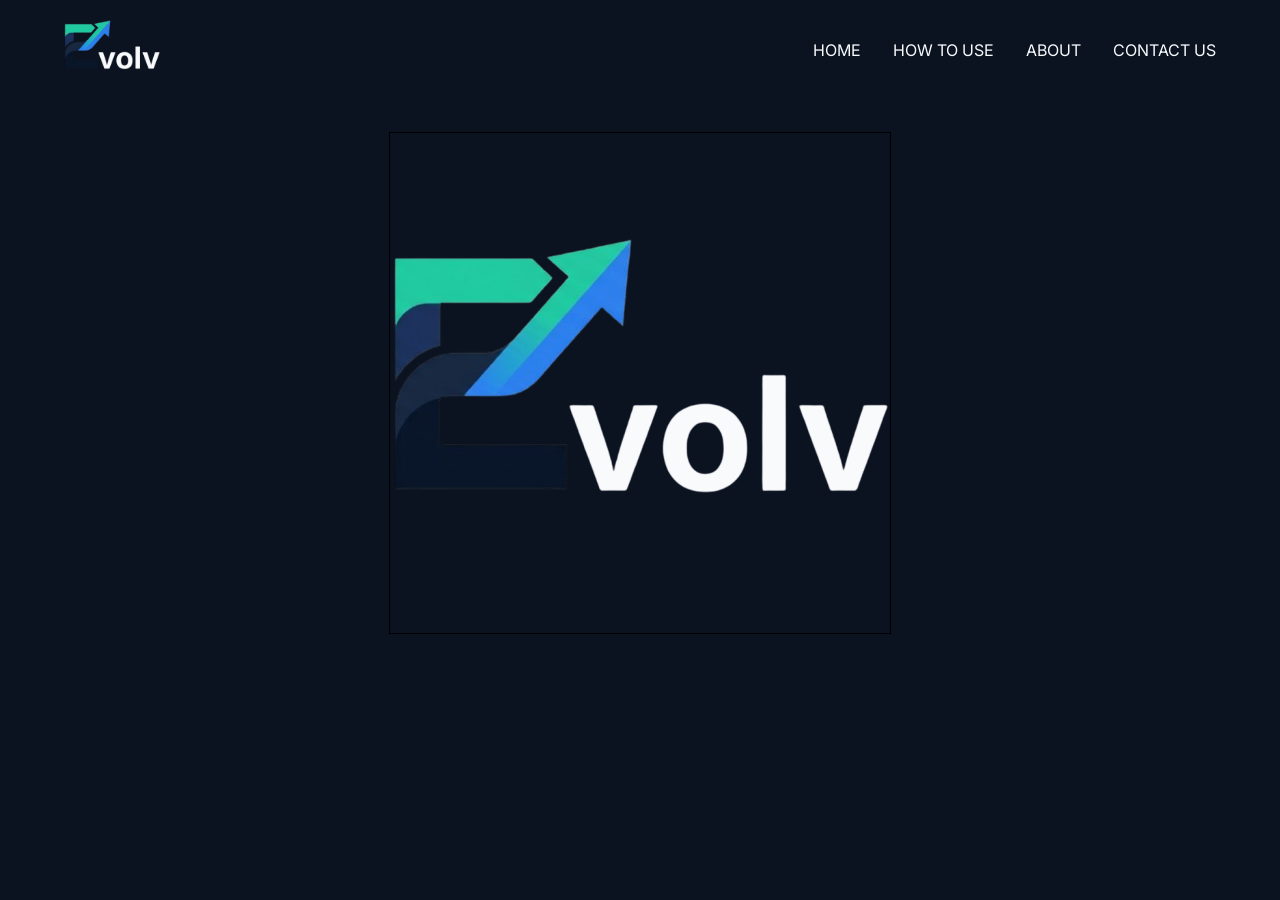
==== pages/about.html @ 42de5d9d "Timelapse Modal Finished" ====
<!doctype html>
<html lang="en">
  <head>
    <meta charset="UTF-8" />
    <meta name="viewport" content="width=device-width, initial-scale=1.0" />

    <title>Login and Signup</title>

    <link rel="stylesheet" href="../css/global.css" />
    <link rel="stylesheet" href="../css/pages_css/about.css" />

    <link rel="preconnect" href="https://fonts.googleapis.com" />
    <link rel="preconnect" href="https://fonts.gstatic.com" crossorigin />
    <link
      href="https://fonts.googleapis.com/css2?family=Alice&family=Anton&family=Baloo+2:wght@400..800&family=Bebas+Neue&family=Fredoka:wght@300..700&family=Inter:ital,opsz,wght@0,14..32,100..900;1,14..32,100..900&family=Lexend:wght@100..900&family=Nunito:ital,wght@0,200..1000;1,200..1000&family=Poppins:ital,wght@0,100;0,200;0,300;0,400;0,500;0,600;0,700;0,800;0,900;1,100;1,200;1,300;1,400;1,500;1,600;1,700;1,800;1,900&family=Sora:wght@100..800&display=swap"
      rel="stylesheet"
    />
  </head>
  <body>
    <header class="primary-header">
      <figure id="logo-wrapper">
        <a href="#"><img src="../assets/logo_evolv_light.png" /></a>
      </figure>
      <nav id="navlinks">
        <a href="../index.html">HOME</a>
        <a href="../index.html#tutorial">HOW TO USE</a>
        <a href="../pages/about.html">ABOUT</a>
        <a href="#">CONTACT US</a>
      </nav>
    </header>
    <main>
      <canvas id="canvas" width="500" height="500"></canvas>
    </main>
    <script src="../js/pages_js/about.js" defer></script>
    <script src="../js/global_tool.js" defer></script>
  </body>
</html>
---- css/global.css ----
* {
  box-sizing: border-box;
  color: var(--color-text);
  padding: 0;
  margin: 0;
  font-family: "inter";
}
html {
  scroll-behavior: smooth;
}
:root {
  /*Font Sizes*/
  --font-xs: 0.75rem; /*small*/
  --font-sm: 0.875rem; /*small*/
  --font-md: 1rem; /*normal*/
  --font-lg: 1.5rem; /*h3*/
  --font-xl: 2rem; /*h2*/
  --font-2xl: 3rem; /*h1*/

  /*Color*/
  --color-bg: #0b1220;
  --color-card: #111c2e;
  --color-primary: #3b82f6;
  --color-accent: #22d3a6;
  --color-text: #f8fafc;
  --color-text-secondary: #94a3b8;
  --color-border: #1e293b;
}

body {
  background-color: var(--color-bg);
}

#body-wrapper {
  width: 100%;
  height: auto;
}

main {
  width: 100%;
  display: flex;
  flex-direction: column;
  align-items: center;
  padding: 2rem 4rem;
}

.title {
  font-family: "Sora" !important;
  font-weight: bold;
}

.text {
  font-size: var(--font-md);
}

.title-size {
  font-size: var(--font-2xl);
}

.second-title-size {
  font-size: var(--font-xl);
}

.action-button {
  font-size: var(--font-lg);
  font-weight: 600;
  text-decoration: none;
  background-color: var(--color-primary);
  padding: 0.2rem 1rem 0.2rem 1rem;
  border-radius: 0.5rem;
  color: var(--color-border);

  transition: all 250ms ease-in-out;
  border: none;
  cursor: pointer;
}
.action-button:hover {
  transform: scale(1.1);
  color: var(--color-bg);
}

.flex-col {
  display: flex;
  flex-direction: column;
  justify-content: center;
  align-items: center;
}

.flex-center {
  display: flex;
  justify-content: center;
  align-items: center;
}
.layout-padding {
  padding: 0 2rem 0 2rem;
}

.divider {
  width: 75%;
  height: 3px;
  border-radius: 2px;
  margin: 2rem;
  background-color: var(--color-text);
  border: none;
}

.icon {
  width: 3rem;
}
/*HEADER*/
header {
  width: 100%;
  height: auto;

  display: flex;
  align-items: center;
  justify-content: space-between;
  padding: 0 4rem 0 4rem;

  font-family: "Sora";
  position: sticky;
  top: 0;
  z-index: 10;
  transition: background-color 500ms ease;
}

#logo-wrapper img {
  width: 6rem;
}

#navlinks {
  display: flex;
  column-gap: 2rem;
}

#navlinks a {
  text-decoration: none;
  font-size: var(--font-md);
  transition: all 200ms ease-in;
}

#navlinks a:hover {
  opacity: 0.8;
}

.sticking {
  background-color: var(--color-card);
  box-shadow: 0 5px 10px var(--color-bg);
}
/*FOOTER*/
footer {
  font-size: var(--font-sm);
  background-color: var(--color-text-secondary);

  display: grid;
  grid-template-columns: repeat(3, 1fr);
  grid-template-rows: 1fr 1rem;
  gap: 2rem;
  padding: 2rem 4rem 1rem 4rem;
}

footer a,
footer p {
  color: var(--color-border);
  padding: 0 2rem 0 2rem;
  transition: all 250ms ease;
}
footer a:hover {
  color: var(--color-text);
}

.footer-child {
  display: flex;
  flex-direction: column;
  align-items: center;
  justify-content: center;
  row-gap: 1rem;
}

.footer-child img {
  width: 6rem;
}

#right-reserve {
  text-align: center;
  grid-row: 2/3;
  grid-column: 1/4;
  font-size: var(--font-sm);
}

/*Tooltip*/

#toolset {
  width: 5rem;
  height: 5rem;
  background-color: var(--color-text);
  position: fixed;
  bottom: 3rem;
  right: 3rem;
  border-radius: 1rem;
  cursor: pointer;
  z-index: 10;
  border: 1px var(--color-border) solid;
  transition: all 50ms ease-out;
}

#toolset-icon {
  transition: all 250ms ease-in;
}

#toolset:hover #toolset-icon {
  transform: rotate(360deg);
}

#toolset:active {
  right: 3.5rem;
}
/*menu*/
#tool-menu {
  width: 0;
  display: none;
  height: auto;
  background-color: var(--color-text);
  padding: 0.5rem 2rem 0.5rem 1rem;

  border-bottom-left-radius: 1rem;

  position: fixed;
  bottom: 3.5rem;
  right: 7.5rem;
  border: none;

  transform-origin: right;
}

.tool {
  border: 2px var(--color-border) solid;
  border-radius: 0.5rem;
  cursor: pointer;
  transition: all 500ms ease;
  background-color: var(--color-card);
}

.tool:hover {
  transform: scale(1.1);
}

.menu-active {
  width: auto !important;
  display: block !important;
}

dialog {
  z-index: 20;
}

.flex-middle {
  display: flex;
  justify-content: space-evenly;
}
---- css/pages_css/about.css ----
* {
  box-sizing: border-box;
  color: var(--color-text);
  padding: 0;
  margin: 0;
}

html {
  scroll-behavior: smooth;
}

:root {
  /*Font Sizes*/
  --font-xs: 0.75rem; /*small*/
  --font-sm: 0.875rem; /*small*/
  --font-md: 1rem; /*normal*/
  --font-lg: 1.5rem; /*h3*/
  --font-xl: 2rem; /*h2*/
  --font-2xl: 3rem; /*h1*/

  /*Color*/
  --color-bg: #0b1220;
  --color-card: #111c2e;
  --color-primary: #3b82f6;
  --color-accent: #22d3a6;
  --color-text: #f8fafc;
  --color-text-secondary: #94a3b8;
  --color-border: #1e293b;
}

canvas {
  border: 1px solid black;
}
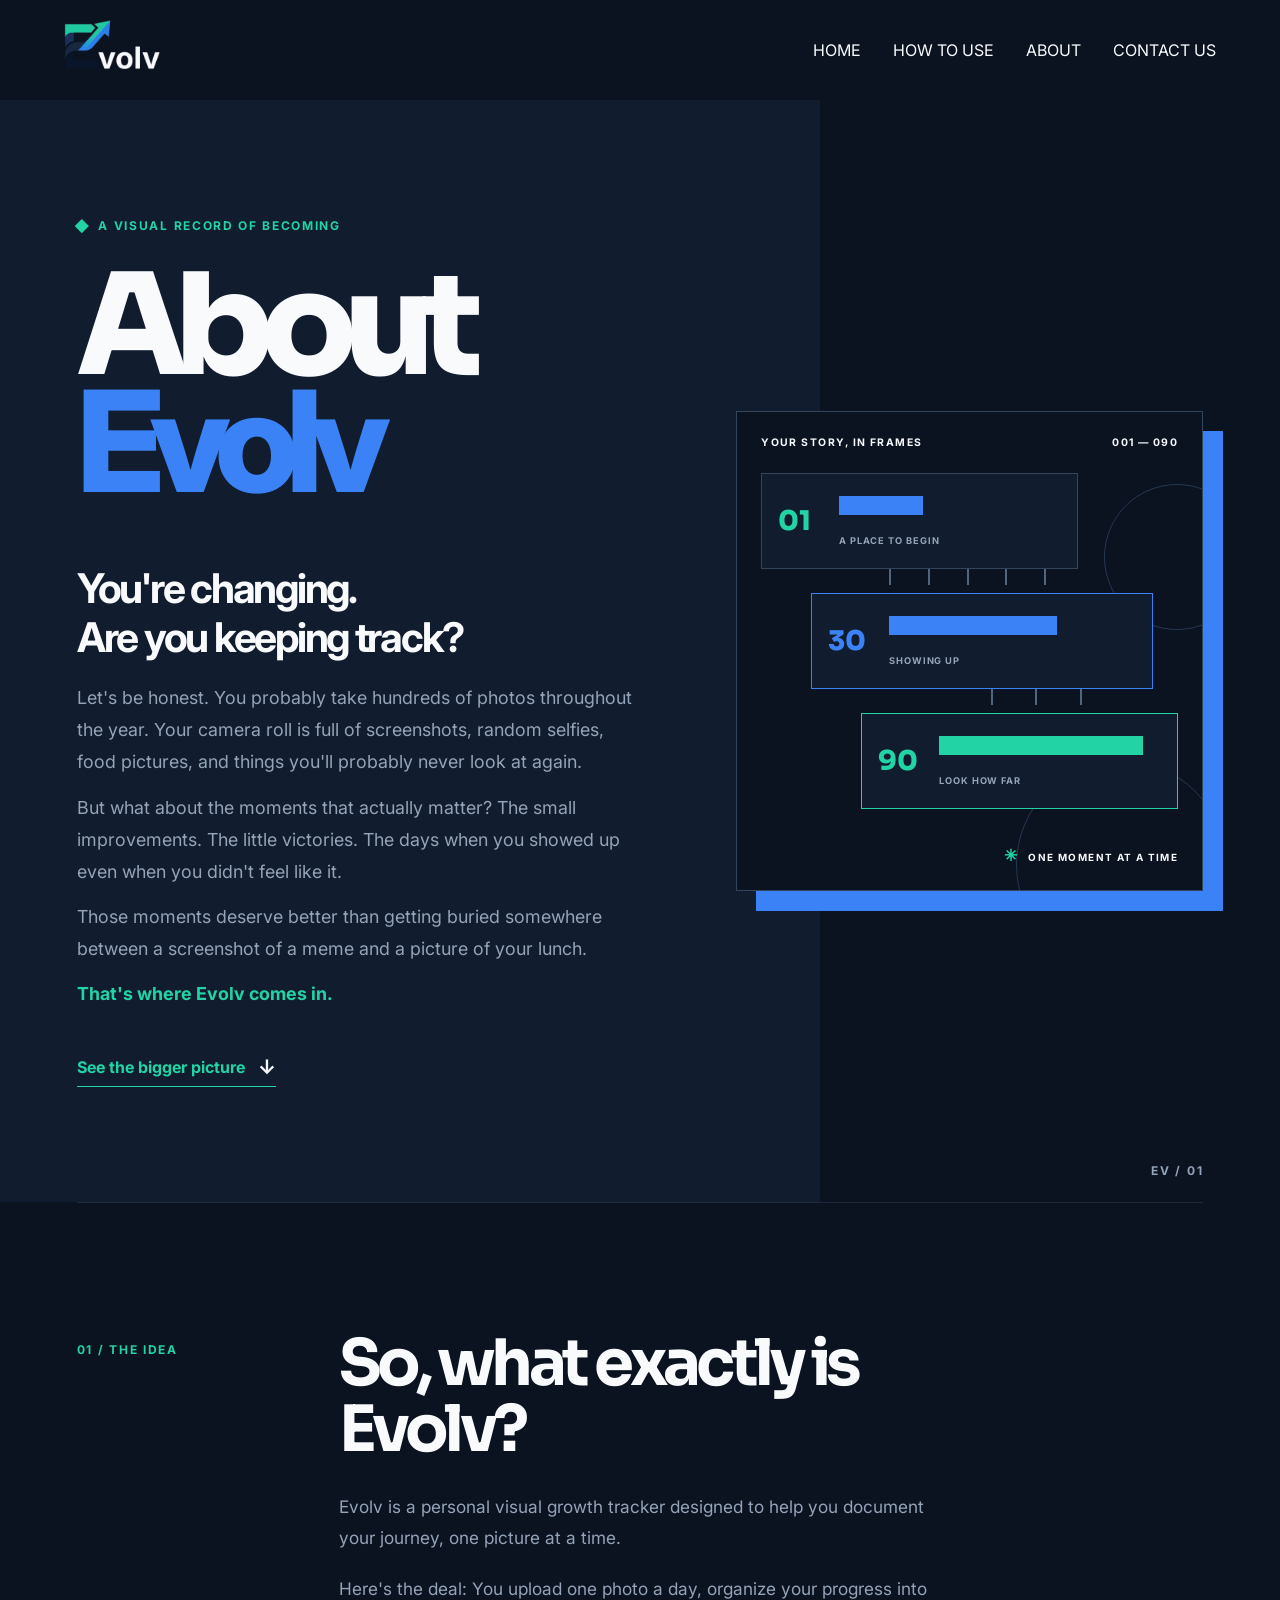
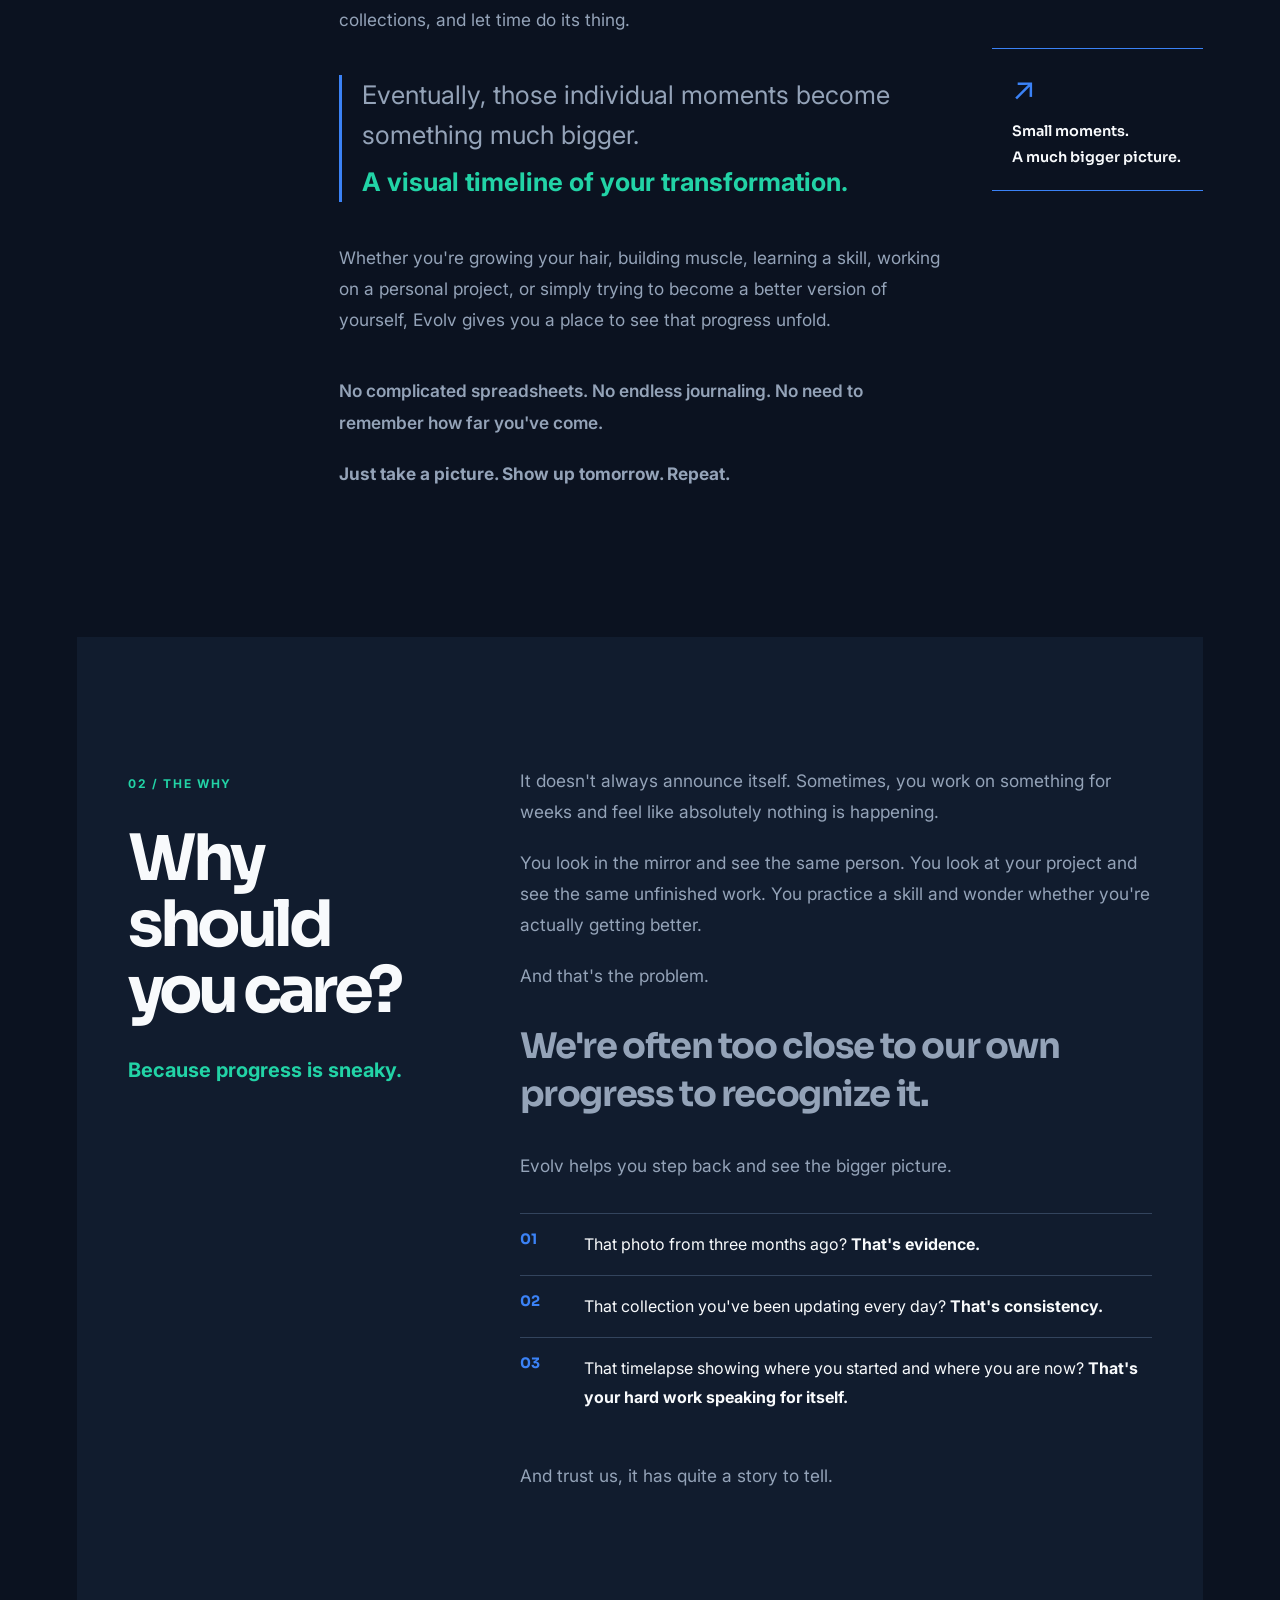
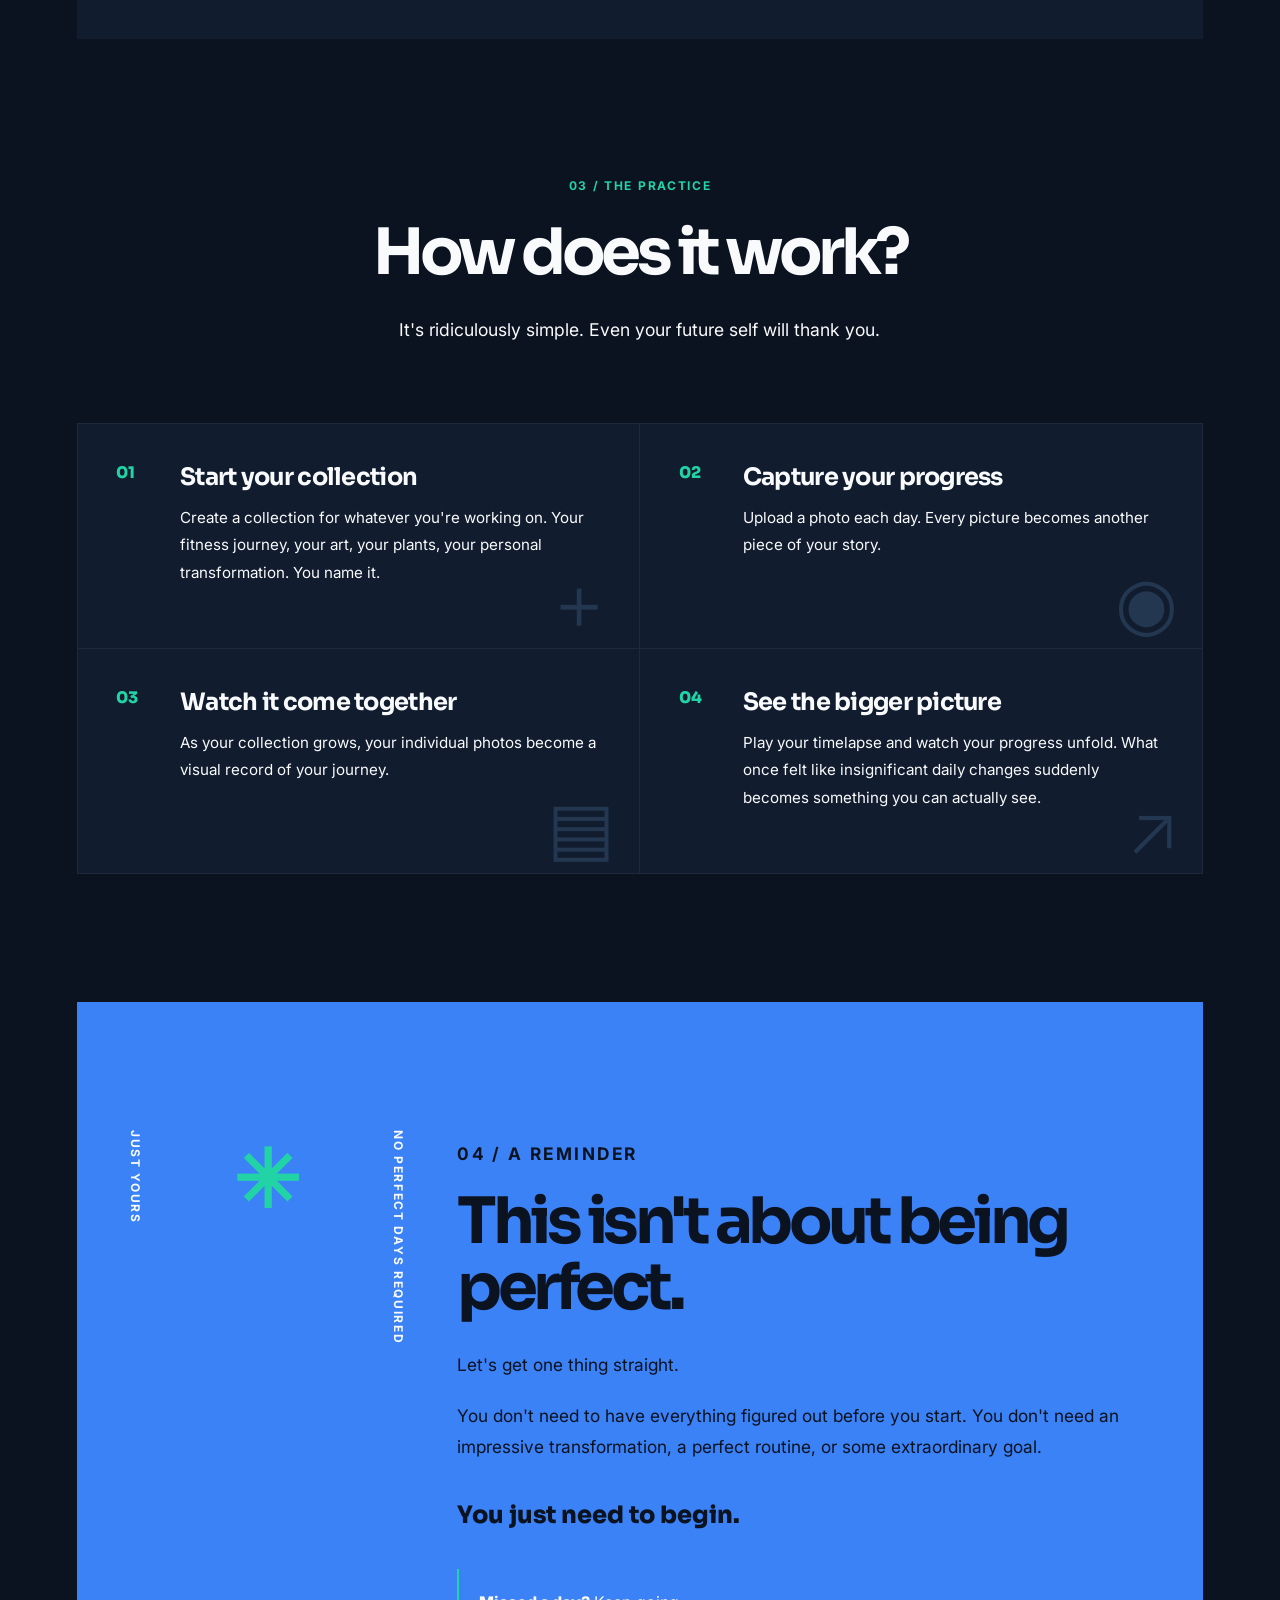
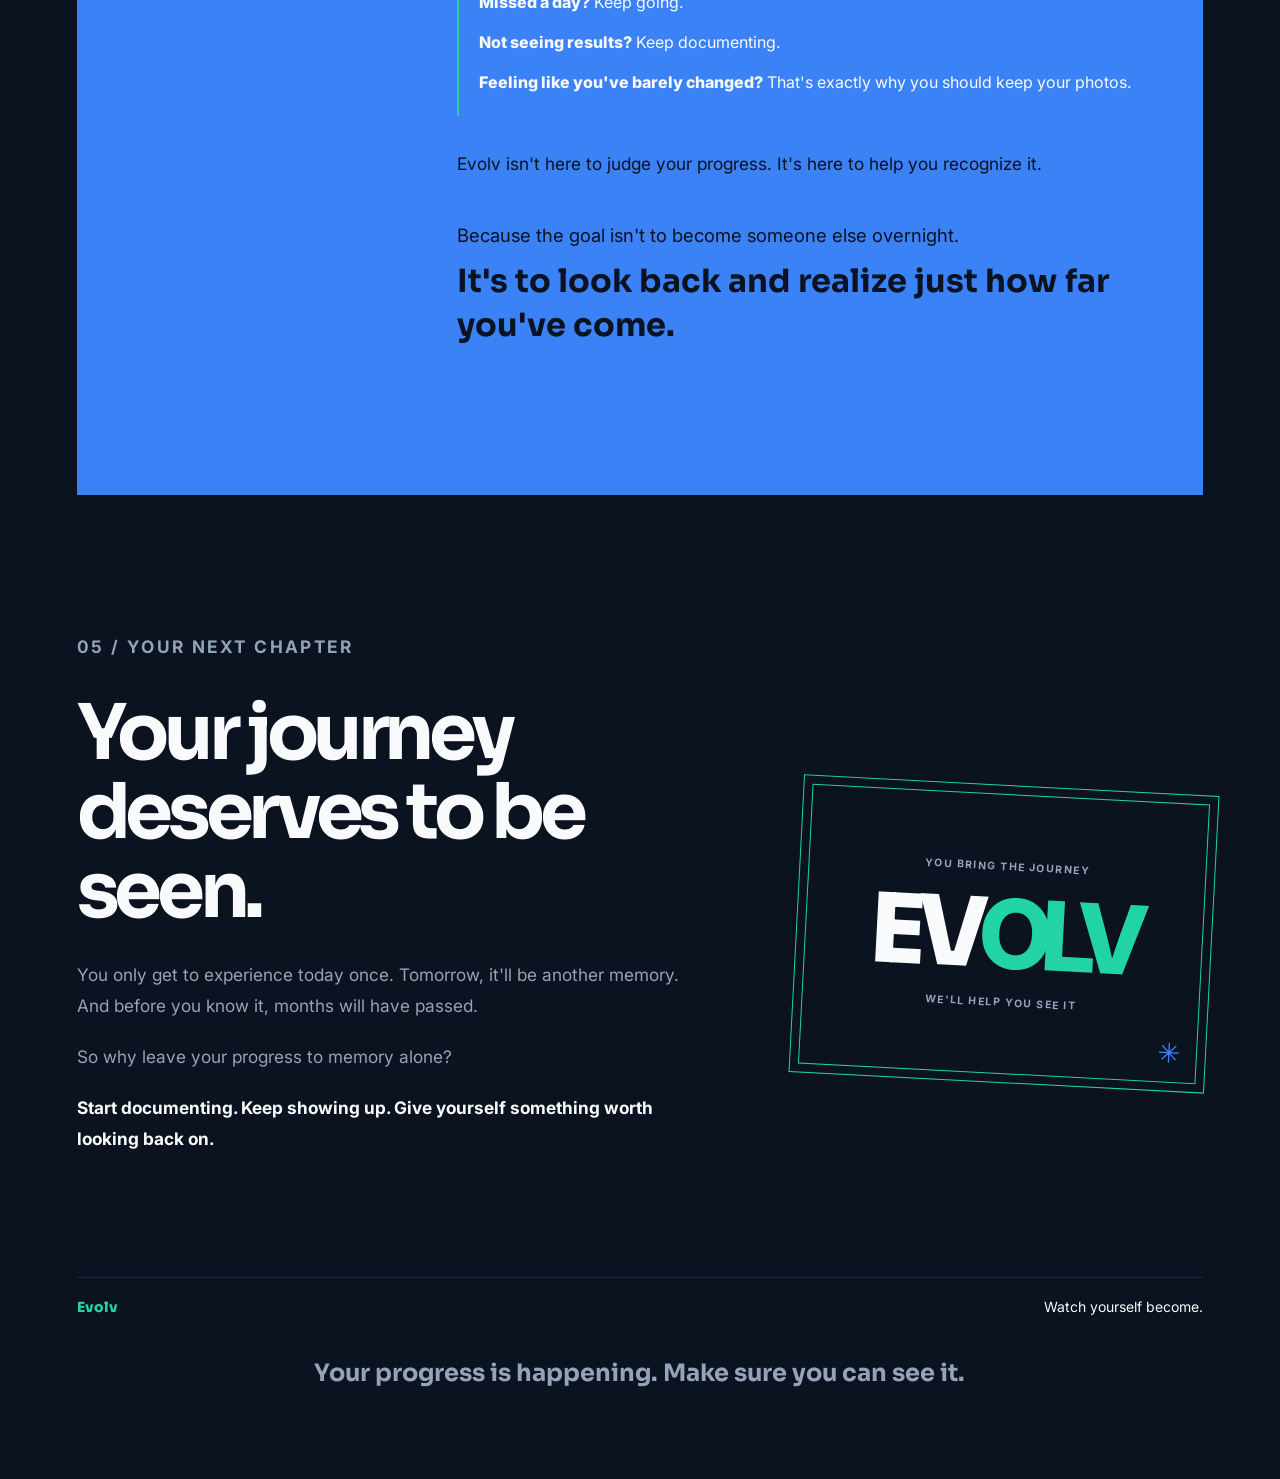
==== commit ba113ce0: "about page" ====
--- a/pages/about.html
+++ b/pages/about.html
@@ -4,7 +4,7 @@
     <meta charset="UTF-8" />
     <meta name="viewport" content="width=device-width, initial-scale=1.0" />
 
-    <title>Login and Signup</title>
+    <title>About Evolv</title>
 
     <link rel="stylesheet" href="../css/global.css" />
     <link rel="stylesheet" href="../css/pages_css/about.css" />
@@ -28,10 +28,259 @@
         <a href="#">CONTACT US</a>
       </nav>
     </header>
-    <main>
-      <canvas id="canvas" width="500" height="500"></canvas>
+
+    <main id="about-main">
+      <section class="about-hero" aria-labelledby="about-title">
+        <div class="about-hero-copy" data-reveal>
+          <p class="about-eyebrow">
+            <span class="eyebrow-mark" aria-hidden="true"></span>
+            A visual record of becoming
+          </p>
+          <h1 id="about-title">
+            About <span>Evolv</span>
+          </h1>
+          <p class="about-hero-question">You're changing.<br />Are you keeping track?</p>
+          <div class="about-hero-intro">
+            <p>
+              Let's be honest. You probably take hundreds of photos throughout
+              the year. Your camera roll is full of screenshots, random
+              selfies, food pictures, and things you'll probably never look at
+              again.
+            </p>
+            <p>
+              But what about the moments that actually matter? The small
+              improvements. The little victories. The days when you showed up
+              even when you didn't feel like it.
+            </p>
+            <p>
+              Those moments deserve better than getting buried somewhere
+              between a screenshot of a meme and a picture of your lunch.
+            </p>
+            <p class="hero-evolv-line"><strong>That's where Evolv comes in.</strong></p>
+          </div>
+          <a class="about-link" href="#why-evolv">
+            See the bigger picture <span aria-hidden="true">↓</span>
+          </a>
+        </div>
+
+        <div
+          class="progress-art"
+          role="img"
+          aria-label="An illustrated timeline connecting three moments of progress, from day one to day ninety"
+          data-reveal
+        >
+          <div class="progress-art-topline">
+            <span>YOUR STORY, IN FRAMES</span>
+            <span>001 — 090</span>
+          </div>
+          <div class="progress-frame progress-frame-first">
+            <span class="frame-number">01</span>
+            <span class="frame-shape frame-shape-one"></span>
+            <span class="frame-caption">A place to begin</span>
+          </div>
+          <div class="progress-connector" aria-hidden="true">
+            <span></span><span></span><span></span><span></span><span></span>
+          </div>
+          <div class="progress-frame progress-frame-middle">
+            <span class="frame-number">30</span>
+            <span class="frame-shape frame-shape-two"></span>
+            <span class="frame-caption">Showing up</span>
+          </div>
+          <div class="progress-connector progress-connector-short" aria-hidden="true">
+            <span></span><span></span><span></span>
+          </div>
+          <div class="progress-frame progress-frame-last">
+            <span class="frame-number">90</span>
+            <span class="frame-shape frame-shape-three"></span>
+            <span class="frame-caption">Look how far</span>
+          </div>
+          <p class="progress-art-note">
+            <span aria-hidden="true">✳</span> One moment at a time
+          </p>
+        </div>
+        <div class="hero-index" aria-hidden="true">EV / 01</div>
+      </section>
+
+      <section class="about-section about-intro" aria-labelledby="what-is-evolv" data-reveal>
+        <p class="section-index">01 / THE IDEA</p>
+        <div class="section-copy">
+          <h2 id="what-is-evolv">So, what exactly is Evolv?</h2>
+          <p>
+            Evolv is a personal visual growth tracker designed to help you
+            document your journey, one picture at a time.
+          </p>
+          <p>
+            Here's the deal: You upload one photo a day, organize your progress
+            into collections, and let time do its thing.
+          </p>
+          <p class="pull-quote">
+            Eventually, those individual moments become something much bigger.
+            <strong>A visual timeline of your transformation.</strong>
+          </p>
+          <p>
+            Whether you're growing your hair, building muscle, learning a skill,
+            working on a personal project, or simply trying to become a better
+            version of yourself, Evolv gives you a place to see that progress
+            unfold.
+          </p>
+          <p class="about-short-list">
+            No complicated spreadsheets. No endless journaling. No need to
+            remember how far you've come.
+          </p>
+          <p class="about-repeat">Just take a picture. Show up tomorrow. Repeat.</p>
+        </div>
+        <aside class="margin-note" aria-label="A note about how Evolv works">
+          <span class="margin-note-symbol" aria-hidden="true">↗</span>
+          <p>Small moments.<br />A much bigger picture.</p>
+        </aside>
+      </section>
+
+      <section class="about-section about-why" id="why-evolv" aria-labelledby="why-title" data-reveal>
+        <div class="why-heading">
+          <p class="section-index">02 / THE WHY</p>
+          <h2 id="why-title">Why should<br />you care?</h2>
+          <p class="why-lede">Because progress is sneaky.</p>
+        </div>
+        <div class="why-copy">
+          <p>
+            It doesn't always announce itself. Sometimes, you work on something
+            for weeks and feel like absolutely nothing is happening.
+          </p>
+          <p>
+            You look in the mirror and see the same person. You look at your
+            project and see the same unfinished work. You practice a skill and
+            wonder whether you're actually getting better.
+          </p>
+          <p>And that's the problem.</p>
+          <p class="why-emphasis">
+            We're often too close to our own progress to recognize it.
+          </p>
+          <p>Evolv helps you step back and see the bigger picture.</p>
+          <ul class="evidence-list" aria-label="What your progress can show you">
+            <li><span>01</span><p>That photo from three months ago? <strong>That's evidence.</strong></p></li>
+            <li><span>02</span><p>That collection you've been updating every day? <strong>That's consistency.</strong></p></li>
+            <li><span>03</span><p>That timelapse showing where you started and where you are now? <strong>That's your hard work speaking for itself.</strong></p></li>
+          </ul>
+          <p>And trust us, it has quite a story to tell.</p>
+        </div>
+      </section>
+
+      <section class="about-process" aria-labelledby="how-title" data-reveal>
+        <div class="process-heading">
+          <p class="section-index">03 / THE PRACTICE</p>
+          <h2 id="how-title">How does it work?</h2>
+          <p>It's ridiculously simple. Even your future self will thank you.</p>
+        </div>
+        <ol class="process-steps">
+          <li>
+            <span class="step-number">01</span>
+            <div>
+              <h3>Start your collection</h3>
+              <p>
+                Create a collection for whatever you're working on. Your
+                fitness journey, your art, your plants, your personal
+                transformation. You name it.
+              </p>
+            </div>
+            <span class="step-symbol step-symbol-one" aria-hidden="true">＋</span>
+          </li>
+          <li>
+            <span class="step-number">02</span>
+            <div>
+              <h3>Capture your progress</h3>
+              <p>Upload a photo each day. Every picture becomes another piece of your story.</p>
+            </div>
+            <span class="step-symbol step-symbol-two" aria-hidden="true">◉</span>
+          </li>
+          <li>
+            <span class="step-number">03</span>
+            <div>
+              <h3>Watch it come together</h3>
+              <p>As your collection grows, your individual photos become a visual record of your journey.</p>
+            </div>
+            <span class="step-symbol step-symbol-three" aria-hidden="true">▤</span>
+          </li>
+          <li>
+            <span class="step-number">04</span>
+            <div>
+              <h3>See the bigger picture</h3>
+              <p>
+                Play your timelapse and watch your progress unfold. What once
+                felt like insignificant daily changes suddenly becomes
+                something you can actually see.
+              </p>
+            </div>
+            <span class="step-symbol step-symbol-four" aria-hidden="true">↗</span>
+          </li>
+        </ol>
+      </section>
+
+      <section class="about-section about-permission" aria-labelledby="permission-title" data-reveal>
+        <div class="permission-aside" aria-hidden="true">
+          <span>NO PERFECT DAYS REQUIRED</span>
+          <span class="permission-mark">✳</span>
+          <span>JUST YOURS</span>
+        </div>
+        <div class="permission-copy">
+          <p class="section-index">04 / A REMINDER</p>
+          <h2 id="permission-title">This isn't about being perfect.</h2>
+          <p>Let's get one thing straight.</p>
+          <p>
+            You don't need to have everything figured out before you start. You
+            don't need an impressive transformation, a perfect routine, or some
+            extraordinary goal.
+          </p>
+          <p class="permission-start">You just need to begin.</p>
+          <div class="keep-going-list">
+            <p><span>Missed a day?</span> Keep going.</p>
+            <p><span>Not seeing results?</span> Keep documenting.</p>
+            <p><span>Feeling like you've barely changed?</span> That's exactly why you should keep your photos.</p>
+          </div>
+          <p>
+            Evolv isn't here to judge your progress. It's here to help you
+            recognize it.
+          </p>
+          <p class="permission-close">
+            Because the goal isn't to become someone else overnight.
+            <strong>It's to look back and realize just how far you've come.</strong>
+          </p>
+        </div>
+      </section>
+
+      <section class="about-finale" aria-labelledby="finale-title" data-reveal>
+        <p class="section-index">05 / YOUR NEXT CHAPTER</p>
+        <div class="finale-grid">
+          <div>
+            <h2 id="finale-title">Your journey deserves to be seen.</h2>
+            <p>
+              You only get to experience today once. Tomorrow, it'll be another
+              memory. And before you know it, months will have passed.
+            </p>
+            <p>So why leave your progress to memory alone?</p>
+            <p class="finale-action">
+              Start documenting. Keep showing up. Give yourself something worth
+              looking back on.
+            </p>
+          </div>
+          <div
+            class="finale-stamp"
+            role="img"
+            aria-label="You bring the journey. We'll help you see it."
+          >
+            <span class="stamp-top">YOU BRING THE JOURNEY</span>
+            <span class="stamp-logo">EV<span>OLV</span></span>
+            <span class="stamp-bottom">WE'LL HELP YOU SEE IT</span>
+            <span class="stamp-star" aria-hidden="true">✳</span>
+          </div>
+        </div>
+        <div class="finale-signoff">
+          <span>Evolv</span>
+          <span>Watch yourself become.</span>
+        </div>
+        <p class="finale-last-line">Your progress is happening. Make sure you can see it.</p>
+      </section>
     </main>
     <script src="../js/pages_js/about.js" defer></script>
-    <script src="../js/global_tool.js" defer></script>
+    <script src="../js/global.js" defer></script>
   </body>
 </html>
--- a/css/global.css
+++ b/css/global.css
@@ -79,6 +79,39 @@
   color: var(--color-bg);
 }
 
+aside[aria-expanded="false"] .aside-button {
+  position: relative;
+}
+
+aside[aria-expanded="false"] .aside-button::after {
+  content: attr(data-tooltip);
+  position: absolute;
+  top: 50%;
+  left: calc(100% + 0.75rem);
+  z-index: 20;
+  padding: 0.5rem 0.75rem;
+  border: 1px solid var(--color-border);
+  border-radius: 0.375rem;
+  background-color: var(--color-card);
+  color: var(--color-text);
+  font-size: var(--font-sm);
+  font-weight: 400;
+  white-space: nowrap;
+  pointer-events: none;
+  opacity: 0;
+  visibility: hidden;
+  transform: translateY(-50%);
+  transition:
+    opacity 150ms ease,
+    visibility 150ms ease;
+}
+
+aside[aria-expanded="false"] .aside-button:hover::after,
+aside[aria-expanded="false"] .aside-button:focus-visible::after {
+  opacity: 1;
+  visibility: visible;
+}
+
 .flex-col {
   display: flex;
   flex-direction: column;
@@ -147,6 +180,18 @@
   background-color: var(--color-card);
   box-shadow: 0 5px 10px var(--color-bg);
 }
+@media (max-width: 768px) {
+  #navlinks {
+    display: none;
+  }
+
+  #logo-wrapper {
+    width: 100%;
+    display: flex;
+    justify-content: center;
+  }
+}
+
 /*FOOTER*/
 footer {
   font-size: var(--font-sm);
@@ -245,6 +290,39 @@
   transform: scale(1.1);
 }
 
+#tool-menu .tool {
+  position: relative;
+}
+
+#tool-menu .tool::after {
+  content: attr(data-tooltip);
+  position: absolute;
+  top: 50%;
+  right: calc(100% + 0.75rem);
+  z-index: 20;
+  padding: 0.5rem 0.75rem;
+  border: 1px solid var(--color-border);
+  border-radius: 0.375rem;
+  background-color: var(--color-card);
+  color: var(--color-text);
+  font-size: var(--font-sm);
+  font-weight: 400;
+  white-space: nowrap;
+  pointer-events: none;
+  opacity: 0;
+  visibility: hidden;
+  transform: translateY(-50%);
+  transition:
+    opacity 150ms ease,
+    visibility 150ms ease;
+}
+
+#tool-menu .tool:hover::after,
+#tool-menu .tool:focus-visible::after {
+  opacity: 1;
+  visibility: visible;
+}
+
 .menu-active {
   width: auto !important;
   display: block !important;
@@ -258,3 +336,16 @@
   display: flex;
   justify-content: space-evenly;
 }
+
+.dropdown {
+  background-color: transparent;
+  border: none;
+  border: 1px var(--color-text) solid;
+  height: 2rem;
+  max-width: 420px;
+  padding: 0 1rem;
+}
+
+[hidden] {
+  display: none !important;
+}
--- a/css/pages_css/about.css
+++ b/css/pages_css/about.css
@@ -1,8 +1,5 @@
 * {
   box-sizing: border-box;
-  color: var(--color-text);
-  padding: 0;
-  margin: 0;
 }
 
 html {
@@ -10,15 +7,13 @@
 }
 
 :root {
-  /*Font Sizes*/
-  --font-xs: 0.75rem; /*small*/
-  --font-sm: 0.875rem; /*small*/
-  --font-md: 1rem; /*normal*/
-  --font-lg: 1.5rem; /*h3*/
-  --font-xl: 2rem; /*h2*/
-  --font-2xl: 3rem; /*h1*/
-
-  /*Color*/
+  --font-xs: 0.75rem;
+  --font-sm: 0.875rem;
+  --font-md: 1rem;
+  --font-lg: 1.5rem;
+  --font-xl: 2rem;
+  --font-2xl: 3rem;
+
   --color-bg: #0b1220;
   --color-card: #111c2e;
   --color-primary: #3b82f6;
@@ -26,8 +21,869 @@
   --color-text: #f8fafc;
   --color-text-secondary: #94a3b8;
   --color-border: #1e293b;
-}
-
-canvas {
-  border: 1px solid black;
-}
+
+  --about-content-width: 1180px;
+  --about-gutter: clamp(1.25rem, 6vw, 6rem);
+}
+
+body {
+  background-color: var(--color-bg);
+}
+
+#about-main {
+  display: block;
+  width: 100%;
+  padding: 0;
+  color: var(--color-text);
+  overflow: hidden;
+}
+
+#about-main h1,
+#about-main h2,
+#about-main h3,
+#about-main p,
+#about-main li,
+#about-main a {
+  color: inherit;
+}
+
+#about-main h1,
+#about-main h2,
+#about-main h3 {
+  font-family: "Sora", sans-serif;
+}
+
+#about-main p {
+  line-height: 1.8;
+}
+
+#about-main a {
+  text-decoration: none;
+}
+
+.about-hero,
+.about-section,
+.about-process,
+.about-finale {
+  width: min(100% - var(--about-gutter) * 2, var(--about-content-width));
+  margin-inline: auto;
+}
+
+.about-hero {
+  position: relative;
+  isolation: isolate;
+  min-height: min(760px, calc(100svh - 5rem));
+  display: grid;
+  grid-template-columns: minmax(0, 1fr) minmax(330px, 0.82fr);
+  align-items: center;
+  gap: clamp(2rem, 7vw, 7rem);
+  padding-block: clamp(4rem, 9vw, 8rem);
+}
+
+.about-hero::before {
+  position: absolute;
+  top: 0;
+  left: calc(var(--about-gutter) * -1);
+  z-index: -1;
+  width: min(65vw, 820px);
+  height: 100%;
+  background-color: var(--color-card);
+  content: "";
+}
+
+.about-hero-copy {
+  position: relative;
+  z-index: 1;
+}
+
+.about-eyebrow,
+.section-index,
+.progress-art-topline,
+.frame-caption,
+.progress-art-note,
+.hero-index,
+.permission-aside,
+.stamp-top,
+.stamp-bottom {
+  font-size: var(--font-xs);
+  font-weight: 700;
+  letter-spacing: 0.14em;
+  text-transform: uppercase;
+}
+
+.about-eyebrow {
+  display: flex;
+  align-items: center;
+  gap: 0.75rem;
+  margin-bottom: 2rem;
+  color: var(--color-accent) !important;
+}
+
+.eyebrow-mark {
+  width: 0.6rem;
+  height: 0.6rem;
+  background-color: var(--color-accent);
+  transform: rotate(45deg);
+}
+
+.about-hero h1 {
+  margin-bottom: clamp(2rem, 5vw, 4.5rem);
+  font-size: clamp(4.5rem, 11vw, 9rem);
+  font-weight: 800;
+  letter-spacing: -0.095em;
+  line-height: 0.82;
+}
+
+.about-hero h1 span {
+  display: block;
+  color: var(--color-primary) !important;
+}
+
+.about-hero-question {
+  margin-bottom: 1.25rem;
+  font-size: clamp(1.6rem, 3.2vw, 2.8rem);
+  font-weight: 700;
+  letter-spacing: -0.055em;
+  line-height: 1.2 !important;
+}
+
+.about-hero-intro {
+  max-width: 35rem;
+  color: var(--color-text-secondary) !important;
+  font-size: clamp(1rem, 1.4vw, 1.15rem);
+}
+
+.about-hero-intro p {
+  margin-bottom: 0.8rem;
+  color: var(--color-text-secondary) !important;
+}
+
+.about-hero-intro .hero-evolv-line,
+.about-hero-intro .hero-evolv-line strong {
+  color: var(--color-accent) !important;
+  font-weight: 700;
+}
+
+.about-link {
+  display: inline-flex;
+  align-items: center;
+  gap: 0.8rem;
+  margin-top: 2rem;
+  padding-bottom: 0.4rem;
+  border-bottom: 1px solid var(--color-accent);
+  color: var(--color-accent) !important;
+  font-weight: 700;
+}
+
+.about-link span {
+  font-size: 1.25rem;
+  transition: transform 160ms ease;
+}
+
+.about-link:hover span {
+  transform: translateY(3px);
+}
+
+.progress-art {
+  position: relative;
+  min-height: 480px;
+  padding: 1.5rem;
+  overflow: hidden;
+  border: 1px solid #33445d;
+  background-color: var(--color-bg);
+  box-shadow: 1.25rem 1.25rem 0 var(--color-primary);
+}
+
+.progress-art::before,
+.progress-art::after {
+  position: absolute;
+  width: 9rem;
+  height: 9rem;
+  border: 1px solid #263852;
+  border-radius: 50%;
+  content: "";
+}
+
+.progress-art::before {
+  top: 4.5rem;
+  right: -3rem;
+}
+
+.progress-art::after {
+  right: -1.5rem;
+  bottom: -5rem;
+  width: 13rem;
+  height: 13rem;
+}
+
+.progress-art-topline {
+  position: relative;
+  z-index: 1;
+  display: flex;
+  justify-content: space-between;
+  gap: 1rem;
+  color: var(--color-text-secondary);
+  font-size: 0.65rem;
+}
+
+.progress-frame {
+  position: relative;
+  z-index: 1;
+  display: grid;
+  grid-template-columns: 2.8rem 1fr;
+  align-items: center;
+  column-gap: 1rem;
+  width: 76%;
+  min-height: 6rem;
+  margin-top: 1.5rem;
+  padding: 0.75rem 1rem;
+  border: 1px solid #33445d;
+  background-color: var(--color-card);
+}
+
+.progress-frame-first {
+  margin-left: 0;
+}
+
+.progress-frame-middle {
+  width: 82%;
+  margin-top: 0.5rem;
+  margin-left: 12%;
+  border-color: var(--color-primary);
+}
+
+.progress-frame-last {
+  width: 76%;
+  margin-top: 0.5rem;
+  margin-left: auto;
+  border-color: var(--color-accent);
+}
+
+.frame-number {
+  grid-row: span 2;
+  color: var(--color-accent);
+  font-family: "Sora", sans-serif;
+  font-size: 1.7rem;
+  font-weight: 800;
+}
+
+.progress-frame-middle .frame-number {
+  color: var(--color-primary);
+}
+
+.frame-shape {
+  display: block;
+  width: 100%;
+  height: 1.2rem;
+  background-color: #263852;
+}
+
+.frame-shape-one {
+  width: 38%;
+  background-color: var(--color-primary);
+}
+
+.frame-shape-two {
+  width: 68%;
+  background-color: var(--color-primary);
+}
+
+.frame-shape-three {
+  width: 92%;
+  background-color: var(--color-accent);
+}
+
+.frame-caption {
+  color: var(--color-text-secondary);
+  font-size: 0.58rem;
+  letter-spacing: 0.1em;
+}
+
+.progress-connector {
+  display: flex;
+  justify-content: space-evenly;
+  width: 55%;
+  height: 1rem;
+  margin-left: 22%;
+}
+
+.progress-connector-short {
+  width: 42%;
+  margin-left: 45%;
+}
+
+.progress-connector span {
+  width: 2px;
+  height: 100%;
+  background-color: #52657d;
+}
+
+.progress-art-note {
+  position: absolute;
+  right: 1.5rem;
+  bottom: 1.25rem;
+  z-index: 1;
+  color: var(--color-text-secondary);
+  font-size: 0.62rem;
+}
+
+.progress-art-note span {
+  margin-right: 0.4rem;
+  color: var(--color-accent);
+  font-size: 1rem;
+}
+
+.hero-index {
+  position: absolute;
+  right: 0;
+  bottom: 1.5rem;
+  color: var(--color-text-secondary);
+}
+
+.about-section {
+  display: grid;
+  grid-template-columns: minmax(120px, 0.35fr) minmax(0, 1fr) minmax(150px, 0.35fr);
+  gap: clamp(1.5rem, 4vw, 4rem);
+  padding-block: clamp(5rem, 10vw, 9rem);
+  border-top: 1px solid var(--color-border);
+}
+
+.section-index {
+  padding-top: 0.5rem;
+  color: var(--color-accent) !important;
+  white-space: nowrap;
+}
+
+.section-copy {
+  max-width: 660px;
+}
+
+.section-copy h2,
+.why-heading h2,
+.process-heading h2,
+.permission-copy h2,
+.about-finale h2 {
+  margin-bottom: 1.75rem;
+  font-size: clamp(2.2rem, 5vw, 4.6rem);
+  font-weight: 700;
+  letter-spacing: -0.07em;
+  line-height: 1.03;
+}
+
+.section-copy > p,
+.why-copy > p,
+.permission-copy > p,
+.about-finale p {
+  margin-bottom: 1.25rem;
+  color: var(--color-text-secondary) !important;
+  font-size: clamp(1rem, 1.35vw, 1.12rem);
+}
+
+.pull-quote {
+  margin-block: 2.5rem !important;
+  padding-left: 1.25rem;
+  border-left: 3px solid var(--color-primary);
+  color: var(--color-text) !important;
+  font-size: clamp(1.25rem, 2vw, 1.65rem) !important;
+  line-height: 1.55 !important;
+}
+
+.pull-quote strong,
+.permission-close strong {
+  display: block;
+  margin-top: 0.5rem;
+  color: var(--color-accent);
+  font-weight: 700;
+}
+
+.about-short-list {
+  margin-top: 2.5rem;
+  color: var(--color-text) !important;
+  font-weight: 600;
+}
+
+.about-repeat {
+  color: var(--color-accent) !important;
+  font-weight: 700;
+}
+
+.margin-note {
+  align-self: center;
+  padding: 1.2rem;
+  border-top: 1px solid var(--color-primary);
+  border-bottom: 1px solid var(--color-primary);
+}
+
+.margin-note-symbol {
+  display: block;
+  margin-bottom: 0.75rem;
+  color: var(--color-primary);
+  font-size: 2rem;
+}
+
+.margin-note p {
+  font-family: "Sora", sans-serif;
+  font-size: 0.9rem;
+  font-weight: 600;
+  line-height: 1.5;
+}
+
+.about-why {
+  grid-template-columns: minmax(220px, 0.7fr) minmax(0, 1.3fr);
+  background-color: var(--color-card);
+  padding-inline: clamp(1.25rem, 4vw, 4rem);
+  border: 0;
+}
+
+.why-heading h2 {
+  margin-top: 2rem;
+}
+
+.why-lede {
+  color: var(--color-accent) !important;
+  font-size: 1.25rem !important;
+  font-weight: 700;
+}
+
+.why-copy {
+  max-width: 700px;
+}
+
+.why-emphasis {
+  margin-block: 2rem !important;
+  color: var(--color-text) !important;
+  font-family: "Sora", sans-serif;
+  font-size: clamp(1.5rem, 3vw, 2.2rem) !important;
+  font-weight: 700;
+  letter-spacing: -0.04em;
+  line-height: 1.35 !important;
+}
+
+.evidence-list {
+  display: grid;
+  gap: 0;
+  margin-block: 2rem;
+  padding: 0;
+  list-style: none;
+}
+
+.evidence-list li {
+  display: grid;
+  grid-template-columns: 3rem 1fr;
+  gap: 1rem;
+  padding: 1rem 0;
+  border-top: 1px solid #33445d;
+}
+
+.evidence-list li > span {
+  color: var(--color-primary);
+  font-family: "Sora", sans-serif;
+  font-size: 0.9rem;
+  font-weight: 700;
+}
+
+.evidence-list li p {
+  color: var(--color-text-secondary);
+  line-height: 1.7;
+}
+
+.evidence-list strong {
+  color: var(--color-text);
+}
+
+.about-process {
+  padding-block: clamp(5rem, 10vw, 9rem);
+}
+
+.process-heading {
+  max-width: 720px;
+  margin: 0 auto clamp(2.5rem, 6vw, 5rem);
+  text-align: center;
+}
+
+.process-heading h2 {
+  margin-top: 1.5rem;
+}
+
+.process-heading > p:last-child {
+  color: var(--color-text-secondary);
+  font-size: 1.1rem;
+}
+
+.process-steps {
+  display: grid;
+  grid-template-columns: repeat(2, minmax(0, 1fr));
+  border-top: 1px solid var(--color-border);
+  border-left: 1px solid var(--color-border);
+  list-style: none;
+}
+
+.process-steps li {
+  position: relative;
+  display: grid;
+  grid-template-columns: 3rem 1fr;
+  gap: 1rem;
+  min-height: 225px;
+  padding: clamp(1.25rem, 3vw, 2.5rem);
+  border-right: 1px solid var(--color-border);
+  border-bottom: 1px solid var(--color-border);
+  background-color: var(--color-card);
+}
+
+.step-number {
+  color: var(--color-accent);
+  font-family: "Sora", sans-serif;
+  font-size: 1rem;
+  font-weight: 800;
+}
+
+.process-steps h3 {
+  margin-bottom: 0.75rem;
+  font-size: clamp(1.15rem, 2vw, 1.5rem);
+  letter-spacing: -0.03em;
+}
+
+.process-steps p {
+  max-width: 31rem;
+  color: var(--color-text-secondary);
+  font-size: 0.95rem;
+  line-height: 1.75;
+}
+
+.step-symbol {
+  position: absolute;
+  right: 1.5rem;
+  bottom: 0.6rem;
+  color: #233750;
+  font-size: 4.5rem;
+  font-weight: 300;
+  line-height: 1;
+}
+
+.about-permission {
+  grid-template-columns: minmax(140px, 0.4fr) minmax(0, 1fr);
+  background-color: var(--color-primary);
+  padding-inline: clamp(1.25rem, 4vw, 4rem);
+  border: 0;
+}
+
+.about-permission .section-index,
+.about-permission .permission-copy > p,
+.about-permission .permission-copy h2 {
+  color: var(--color-bg) !important;
+}
+
+.permission-aside {
+  display: flex;
+  flex-direction: column;
+  align-items: flex-start;
+  justify-content: space-between;
+  min-height: 230px;
+  color: var(--color-bg);
+  writing-mode: vertical-rl;
+}
+
+.permission-mark {
+  color: var(--color-accent);
+  font-size: 5rem;
+  writing-mode: horizontal-tb;
+}
+
+.permission-copy {
+  max-width: 750px;
+}
+
+.permission-copy h2 {
+  max-width: 650px;
+}
+
+.permission-start {
+  margin-block: 2rem !important;
+  font-family: "Sora", sans-serif;
+  font-size: 1.5rem !important;
+  font-weight: 800;
+}
+
+.keep-going-list {
+  margin-block: 1.5rem 2rem;
+  padding: 0.5rem 1.25rem;
+  border-left: 2px solid var(--color-accent);
+}
+
+.keep-going-list p {
+  margin-block: 0.7rem;
+  color: var(--color-bg);
+}
+
+.keep-going-list span {
+  font-weight: 800;
+}
+
+.permission-close {
+  margin-top: 2.5rem;
+  font-size: 1.15rem !important;
+}
+
+.permission-close strong {
+  color: var(--color-bg);
+  font-family: "Sora", sans-serif;
+  font-size: clamp(1.35rem, 2.8vw, 2rem);
+  line-height: 1.35;
+}
+
+.about-finale {
+  padding-block: clamp(5rem, 10vw, 9rem) 2rem;
+}
+
+.about-finale > .section-index {
+  margin-bottom: 2rem;
+}
+
+.finale-grid {
+  display: grid;
+  grid-template-columns: minmax(0, 1.1fr) minmax(250px, 0.7fr);
+  align-items: center;
+  gap: clamp(2rem, 8vw, 8rem);
+}
+
+.finale-grid > div:first-child {
+  max-width: 670px;
+}
+
+.about-finale h2 {
+  font-size: clamp(2.7rem, 6vw, 5.5rem);
+}
+
+.about-finale .finale-action {
+  color: var(--color-text) !important;
+  font-weight: 700;
+}
+
+.finale-stamp {
+  position: relative;
+  display: flex;
+  min-height: 280px;
+  flex-direction: column;
+  align-items: center;
+  justify-content: center;
+  padding: 2rem;
+  border: 1px solid var(--color-accent);
+  outline: 1px solid var(--color-accent);
+  outline-offset: 0.55rem;
+  text-align: center;
+  transform: rotate(3deg);
+}
+
+.stamp-top,
+.stamp-bottom {
+  color: var(--color-text-secondary);
+  font-size: 0.65rem;
+}
+
+.stamp-logo {
+  margin-block: 0.75rem;
+  font-family: "Sora", sans-serif;
+  font-size: clamp(4rem, 8vw, 6rem);
+  font-weight: 800;
+  letter-spacing: -0.1em;
+  line-height: 1;
+}
+
+.stamp-logo span {
+  color: var(--color-accent);
+}
+
+.stamp-star {
+  position: absolute;
+  right: 1rem;
+  bottom: 0.75rem;
+  color: var(--color-primary);
+  font-size: 1.7rem;
+}
+
+.finale-signoff {
+  display: flex;
+  justify-content: space-between;
+  gap: 1rem;
+  margin-top: clamp(4rem, 8vw, 7rem);
+  padding-block: 1.25rem;
+  border-top: 1px solid var(--color-border);
+  color: var(--color-text-secondary);
+  font-size: var(--font-sm);
+}
+
+.finale-signoff span:first-child {
+  color: var(--color-accent);
+  font-family: "Sora", sans-serif;
+  font-weight: 800;
+}
+
+.about-finale .finale-last-line {
+  padding-block: 1rem 2rem;
+  color: var(--color-text);
+  font-family: "Sora", sans-serif;
+  font-size: clamp(1.1rem, 2vw, 1.5rem);
+  font-weight: 700;
+  text-align: center;
+}
+
+#about-main[data-motion-ready="true"] [data-reveal] {
+  opacity: 0;
+  transform: translateY(20px);
+  transition:
+    opacity 600ms ease,
+    transform 600ms ease;
+}
+
+#about-main[data-motion-ready="true"] [data-reveal].is-visible {
+  opacity: 1;
+  transform: translateY(0);
+}
+
+@media (max-width: 900px) {
+  .about-hero {
+    grid-template-columns: minmax(0, 1fr) minmax(280px, 0.8fr);
+    gap: 2rem;
+  }
+
+  .progress-art {
+    min-height: 420px;
+    padding: 1.1rem;
+  }
+
+  .about-section {
+    grid-template-columns: 120px minmax(0, 1fr);
+  }
+
+  .margin-note {
+    grid-column: 2;
+    max-width: 220px;
+  }
+
+  .about-why {
+    grid-template-columns: minmax(180px, 0.65fr) minmax(0, 1.35fr);
+  }
+
+  .about-permission {
+    grid-template-columns: 100px minmax(0, 1fr);
+  }
+}
+
+@media (max-width: 640px) {
+  .about-hero {
+    min-height: 0;
+    grid-template-columns: 1fr;
+    gap: 3rem;
+    padding-block: 4rem 5rem;
+  }
+
+  .about-hero::before {
+    width: calc(100% + var(--about-gutter));
+  }
+
+  .about-hero h1 {
+    font-size: clamp(4.5rem, 21vw, 7rem);
+  }
+
+  .about-hero-question {
+    font-size: clamp(1.7rem, 8vw, 2.35rem);
+  }
+
+  .progress-art {
+    width: calc(100% - 0.75rem);
+    min-height: 410px;
+    margin-right: 0.75rem;
+    box-shadow: 0.75rem 0.75rem 0 var(--color-primary);
+  }
+
+  .hero-index {
+    bottom: 1rem;
+  }
+
+  .about-section,
+  .about-why,
+  .about-permission {
+    grid-template-columns: 1fr;
+    gap: 1.5rem;
+    padding-block: 4rem;
+  }
+
+  .about-why,
+  .about-permission {
+    padding-inline: 1.25rem;
+  }
+
+  .section-index {
+    font-size: 0.68rem;
+  }
+
+  .section-copy h2,
+  .why-heading h2,
+  .process-heading h2,
+  .permission-copy h2,
+  .about-finale h2 {
+    font-size: clamp(2.4rem, 11vw, 3.6rem);
+  }
+
+  .margin-note {
+    grid-column: 1;
+    max-width: none;
+  }
+
+  .why-heading h2 {
+    margin-top: 1rem;
+  }
+
+  .process-steps {
+    grid-template-columns: 1fr;
+  }
+
+  .process-steps li {
+    min-height: 190px;
+  }
+
+  .permission-aside {
+    min-height: auto;
+    flex-direction: row;
+    align-items: center;
+    gap: 1rem;
+    writing-mode: horizontal-tb;
+  }
+
+  .permission-aside span {
+    writing-mode: horizontal-tb;
+  }
+
+  .permission-mark {
+    font-size: 3rem;
+  }
+
+  .finale-grid {
+    grid-template-columns: 1fr;
+    gap: 2rem;
+  }
+
+  .finale-stamp {
+    width: min(85%, 330px);
+    min-height: 240px;
+    margin: 0 auto;
+  }
+
+  .finale-signoff {
+    margin-top: 4rem;
+  }
+}
+
+@media (prefers-reduced-motion: reduce) {
+  html {
+    scroll-behavior: auto;
+  }
+
+  *,
+  *::before,
+  *::after {
+    transition-duration: 0.01ms !important;
+    animation-duration: 0.01ms !important;
+    animation-iteration-count: 1 !important;
+  }
+}
